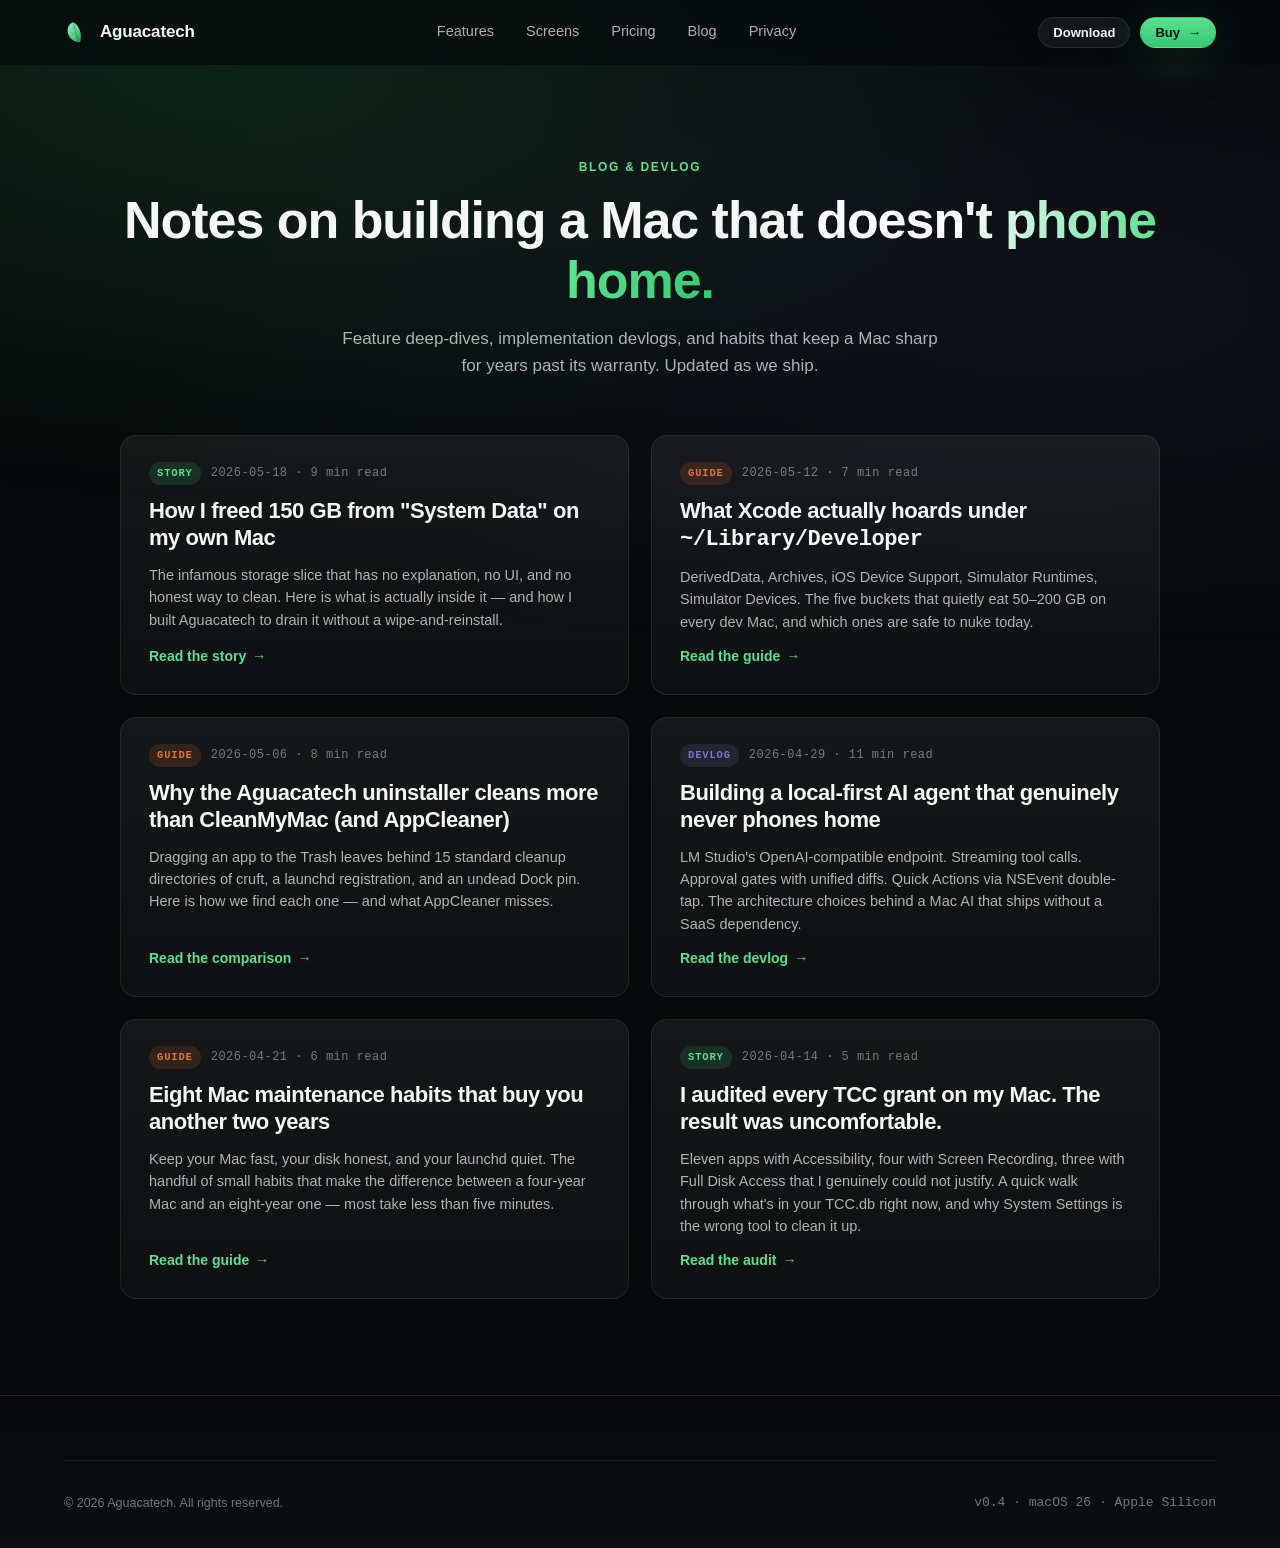
==== blog/index.html @ 13a5ed70 "update with new upgrades and added blog" ====
<!doctype html>
<html lang="en">
<head>
    <meta charset="utf-8">
    <meta name="viewport" content="width=device-width, initial-scale=1">
    <meta name="theme-color" content="#07090a">
    <title>Blog &amp; devlog · Aguacatech</title>
    <meta name="description" content="Devlogs, feature deep-dives, and Mac-maintenance recommendations from the makers of Aguacatech, the local-first Mac power tool that never phones home.">
    <link rel="canonical" href="https://aguacatech.eu/blog/">
    <meta property="og:title" content="Aguacatech Blog &amp; devlog">
    <meta property="og:description" content="Devlogs, feature deep-dives, and Mac-maintenance recommendations from the makers of Aguacatech.">
    <meta property="og:type" content="website">
    <meta property="og:url" content="https://aguacatech.eu/blog/">
    <meta property="og:image" content="https://aguacatech.eu/assets/img/og-image.jpg">
    <meta name="twitter:card" content="summary_large_image">
    <link rel="icon" type="image/svg+xml" href="../assets/img/logo.svg">
    <link rel="preconnect" href="https://rsms.me">
    <link rel="stylesheet" href="https://rsms.me/inter/inter.css">
    <link rel="stylesheet" href="../assets/css/styles.css">
</head>
<body>
    <nav class="nav" id="nav">
        <div class="nav-inner">
            <a class="brand" href="../">
                <img src="../assets/img/logo.svg" alt="" width="26" height="26">
                Aguacatech
            </a>
            <div class="nav-links">
                <a href="../#features">Features</a>
                <a href="../#screens">Screens</a>
                <a href="../#pricing">Pricing</a>
                <a href="./">Blog</a>
                <a href="../privacy.html">Privacy</a>
            </div>
            <div class="nav-cta">
                <a class="btn btn-secondary btn-sm" href="../download.html">Download</a>
                <a class="btn btn-primary btn-sm" href="../buy.html">Buy<span class="arrow">→</span></a>
            </div>
        </div>
    </nav>

    <section class="blog-hero">
        <div class="container">
            <div class="eyebrow">Blog &amp; devlog</div>
            <h1>Notes on building a Mac that <span class="gradient-text">doesn't phone home.</span></h1>
            <p>Feature deep-dives, implementation devlogs, and habits that keep a Mac sharp for years past its warranty. Updated as we ship.</p>
        </div>
    </section>

    <section class="section" style="padding-top: 32px">
        <div class="container">
            <div class="blog-list">
                <a class="blog-card" href="system-data-150gb.html">
                    <div class="meta">
                        <span class="tag story">Story</span>
                        <span>2026-05-18 · 9 min read</span>
                    </div>
                    <h2>How I freed 150 GB from "System Data" on my own Mac</h2>
                    <p>The infamous storage slice that has no explanation, no UI, and no honest way to clean. Here is what is actually inside it — and how I built Aguacatech to drain it without a wipe-and-reinstall.</p>
                    <span class="read-more">Read the story <span aria-hidden="true">→</span></span>
                </a>

                <a class="blog-card" href="xcode-cleanup-explained.html">
                    <div class="meta">
                        <span class="tag guide">Guide</span>
                        <span>2026-05-12 · 7 min read</span>
                    </div>
                    <h2>What Xcode actually hoards under <code>~/Library/Developer</code></h2>
                    <p>DerivedData, Archives, iOS Device Support, Simulator Runtimes, Simulator Devices. The five buckets that quietly eat 50–200 GB on every dev Mac, and which ones are safe to nuke today.</p>
                    <span class="read-more">Read the guide <span aria-hidden="true">→</span></span>
                </a>

                <a class="blog-card" href="uninstaller-vs-cleanmymac.html">
                    <div class="meta">
                        <span class="tag guide">Guide</span>
                        <span>2026-05-06 · 8 min read</span>
                    </div>
                    <h2>Why the Aguacatech uninstaller cleans more than CleanMyMac (and AppCleaner)</h2>
                    <p>Dragging an app to the Trash leaves behind 15 standard cleanup directories of cruft, a launchd registration, and an undead Dock pin. Here is how we find each one — and what AppCleaner misses.</p>
                    <span class="read-more">Read the comparison <span aria-hidden="true">→</span></span>
                </a>

                <a class="blog-card" href="local-first-ai-devlog.html">
                    <div class="meta">
                        <span class="tag devlog">Devlog</span>
                        <span>2026-04-29 · 11 min read</span>
                    </div>
                    <h2>Building a local-first AI agent that genuinely never phones home</h2>
                    <p>LM Studio's OpenAI-compatible endpoint. Streaming tool calls. Approval gates with unified diffs. Quick Actions via NSEvent double-tap. The architecture choices behind a Mac AI that ships without a SaaS dependency.</p>
                    <span class="read-more">Read the devlog <span aria-hidden="true">→</span></span>
                </a>

                <a class="blog-card" href="mac-maintenance-habits.html">
                    <div class="meta">
                        <span class="tag guide">Guide</span>
                        <span>2026-04-21 · 6 min read</span>
                    </div>
                    <h2>Eight Mac maintenance habits that buy you another two years</h2>
                    <p>Keep your Mac fast, your disk honest, and your launchd quiet. The handful of small habits that make the difference between a four-year Mac and an eight-year one — most take less than five minutes.</p>
                    <span class="read-more">Read the guide <span aria-hidden="true">→</span></span>
                </a>

                <a class="blog-card" href="permission-audit-reality-check.html">
                    <div class="meta">
                        <span class="tag story">Story</span>
                        <span>2026-04-14 · 5 min read</span>
                    </div>
                    <h2>I audited every TCC grant on my Mac. The result was uncomfortable.</h2>
                    <p>Eleven apps with Accessibility, four with Screen Recording, three with Full Disk Access that I genuinely could not justify. A quick walk through what's in your TCC.db right now, and why System Settings is the wrong tool to clean it up.</p>
                    <span class="read-more">Read the audit <span aria-hidden="true">→</span></span>
                </a>
            </div>
        </div>
    </section>

    <footer class="footer">
        <div class="container">
            <div class="footer-bottom">
                <span>© 2026 Aguacatech. All rights reserved.</span>
                <span class="mono">v0.4 · macOS 26 · Apple Silicon</span>
            </div>
        </div>
    </footer>

    <script src="../assets/js/main.js" defer></script>
</body>
</html>
---- assets/css/styles.css ----
/* =========================================================================
   Aguacatech, Marketing site stylesheet
   ========================================================================= */

/* ---------- Tokens ---------- */
:root {
    /* Surface */
    --bg-0: #07090a;
    --bg-1: #0c0f10;
    --bg-2: #11161a;
    --surface-1: rgba(255, 255, 255, 0.03);
    --surface-2: rgba(255, 255, 255, 0.06);
    --surface-3: rgba(255, 255, 255, 0.09);
    --border: rgba(255, 255, 255, 0.08);
    --border-strong: rgba(255, 255, 255, 0.16);

    /* Text */
    --text-primary: #f5f7f6;
    --text-secondary: rgba(245, 247, 246, 0.7);
    --text-tertiary: rgba(245, 247, 246, 0.45);

    /* Accent + tiers */
    --green: #34c873;
    --green-deep: #1d8c4d;
    --green-light: #5be08f;
    --pro: #34c873;
    --sentinel: #7a78c8;
    --power: #e07534;

    /* Effects */
    --shadow-sm: 0 1px 2px rgba(0, 0, 0, 0.2);
    --shadow-md: 0 6px 24px rgba(0, 0, 0, 0.4);
    --shadow-lg: 0 24px 64px rgba(0, 0, 0, 0.5);
    --shadow-green: 0 12px 48px rgba(52, 200, 115, 0.18);

    /* Type */
    --font-sans: "Inter", -apple-system, BlinkMacSystemFont, "SF Pro Display", "Segoe UI", Roboto, Helvetica, Arial, sans-serif;
    --font-mono: ui-monospace, SFMono-Regular, "SF Mono", Menlo, Monaco, "JetBrains Mono", Consolas, monospace;

    /* Radius */
    --r-sm: 6px;
    --r-md: 10px;
    --r-lg: 16px;
    --r-xl: 22px;
    --r-pill: 999px;

    /* Layout */
    --container: 1200px;
    --container-narrow: 880px;

    /* Transitions */
    --t-fast: 120ms cubic-bezier(0.2, 0.7, 0.3, 1);
    --t-med: 220ms cubic-bezier(0.2, 0.7, 0.3, 1);
    --t-slow: 420ms cubic-bezier(0.2, 0.7, 0.3, 1);
}

/* ---------- Reset ---------- */
*, *::before, *::after { box-sizing: border-box; }
html { scroll-behavior: smooth; -webkit-font-smoothing: antialiased; text-rendering: optimizeLegibility; }
body {
    margin: 0;
    padding: 0;
    font-family: var(--font-sans);
    font-size: 16px;
    line-height: 1.6;
    color: var(--text-primary);
    background: var(--bg-0);
    overflow-x: hidden;
}
h1, h2, h3, h4, h5, h6 { margin: 0; font-weight: 600; line-height: 1.15; letter-spacing: -0.02em; }
p { margin: 0; }
a { color: inherit; text-decoration: none; }
img, svg { display: block; max-width: 100%; }
button { font-family: inherit; cursor: pointer; }
ul, ol { margin: 0; padding: 0; list-style: none; }

::selection { background: rgba(52, 200, 115, 0.35); color: #fff; }

/* ---------- Background ambient ---------- */
body::before {
    content: '';
    position: fixed;
    top: -20%;
    left: 50%;
    transform: translateX(-50%);
    width: 1400px;
    height: 800px;
    background:
        radial-gradient(ellipse at 20% 30%, rgba(52, 200, 115, 0.14), transparent 55%),
        radial-gradient(ellipse at 80% 60%, rgba(122, 120, 200, 0.08), transparent 60%);
    pointer-events: none;
    z-index: 0;
    filter: blur(20px);
}

/* ---------- Layout helpers ---------- */
.container { width: 100%; max-width: var(--container); margin: 0 auto; padding: 0 24px; position: relative; z-index: 1; }
.container-narrow { max-width: var(--container-narrow); }
.section { padding: 96px 0; position: relative; z-index: 1; }
.section-sm { padding: 56px 0; }
.section-lg { padding: 140px 0; }
.eyebrow {
    display: inline-block;
    font-size: 12px;
    font-weight: 600;
    letter-spacing: 0.14em;
    text-transform: uppercase;
    color: var(--green-light);
    margin-bottom: 14px;
}

/* ---------- Typography ---------- */
.h1 { font-size: clamp(40px, 6vw, 72px); font-weight: 700; letter-spacing: -0.025em; }
.h2 { font-size: clamp(28px, 3.5vw, 44px); font-weight: 650; }
.h3 { font-size: clamp(20px, 2.2vw, 26px); font-weight: 600; }
.lead { font-size: 19px; line-height: 1.55; color: var(--text-secondary); max-width: 620px; }
.muted { color: var(--text-secondary); }
.mono { font-family: var(--font-mono); font-size: 13px; }

/* Gradient text */
.gradient-text {
    background: linear-gradient(110deg, #fff 30%, var(--green-light) 70%, var(--green) 100%);
    -webkit-background-clip: text;
    background-clip: text;
    -webkit-text-fill-color: transparent;
}

/* ---------- Nav ---------- */
.nav {
    position: sticky;
    top: 0;
    z-index: 100;
    backdrop-filter: blur(18px) saturate(140%);
    -webkit-backdrop-filter: blur(18px) saturate(140%);
    background: rgba(7, 9, 10, 0.7);
    border-bottom: 1px solid transparent;
    transition: border-color var(--t-med);
}
.nav.is-scrolled { border-bottom-color: var(--border); }
.nav-inner {
    display: flex;
    align-items: center;
    justify-content: space-between;
    height: 64px;
    padding: 0 24px;
    max-width: var(--container);
    margin: 0 auto;
}
.brand {
    display: flex;
    align-items: center;
    gap: 10px;
    font-weight: 600;
    font-size: 17px;
    letter-spacing: -0.01em;
}
.brand svg { width: 26px; height: 26px; }
.nav-links {
    display: flex;
    gap: 32px;
    align-items: center;
}
.nav-links a {
    font-size: 14.5px;
    color: var(--text-secondary);
    transition: color var(--t-fast);
}
.nav-links a:hover { color: var(--text-primary); }
.nav-cta {
    display: flex;
    gap: 10px;
    align-items: center;
}
.nav-toggle {
    display: none;
    background: transparent;
    border: 1px solid var(--border);
    border-radius: var(--r-sm);
    padding: 6px 10px;
    color: var(--text-primary);
}

/* ---------- Buttons ---------- */
.btn {
    display: inline-flex;
    align-items: center;
    justify-content: center;
    gap: 8px;
    padding: 12px 22px;
    border-radius: var(--r-pill);
    font-size: 14.5px;
    font-weight: 600;
    border: 1px solid transparent;
    cursor: pointer;
    text-decoration: none;
    transition: transform var(--t-fast), background var(--t-fast), border-color var(--t-fast), box-shadow var(--t-med);
    white-space: nowrap;
    line-height: 1;
}
.btn-primary {
    background: linear-gradient(180deg, var(--green-light), var(--green));
    color: #06140a;
    box-shadow: var(--shadow-green);
}
.btn-primary:hover { transform: translateY(-1px); box-shadow: 0 16px 60px rgba(52, 200, 115, 0.32); }
.btn-secondary {
    background: var(--surface-2);
    color: var(--text-primary);
    border-color: var(--border);
}
.btn-secondary:hover { background: var(--surface-3); border-color: var(--border-strong); }
.btn-ghost {
    background: transparent;
    color: var(--text-secondary);
}
.btn-ghost:hover { color: var(--text-primary); }
.btn-lg { padding: 16px 30px; font-size: 16px; }
.btn-sm { padding: 8px 14px; font-size: 13px; }
.btn .arrow { transition: transform var(--t-fast); }
.btn:hover .arrow { transform: translateX(3px); }

/* ---------- Hero ---------- */
.hero {
    padding: 120px 0 80px;
    position: relative;
    z-index: 1;
}
.hero-eyebrow {
    display: inline-flex;
    align-items: center;
    gap: 8px;
    padding: 6px 14px;
    border-radius: var(--r-pill);
    background: var(--surface-2);
    border: 1px solid var(--border);
    font-size: 12.5px;
    color: var(--text-secondary);
    margin-bottom: 22px;
}
.hero-eyebrow .dot { width: 6px; height: 6px; border-radius: 50%; background: var(--green); box-shadow: 0 0 10px var(--green); }
.hero h1 { margin-bottom: 22px; max-width: 900px; }
.hero .lead { margin-bottom: 36px; font-size: 21px; max-width: 660px; }
.hero-ctas { display: flex; gap: 12px; flex-wrap: wrap; }
.hero-meta {
    display: flex;
    gap: 28px;
    margin-top: 56px;
    flex-wrap: wrap;
    color: var(--text-tertiary);
    font-size: 13.5px;
}
.hero-meta .meta-item {
    display: inline-flex;
    align-items: center;
    gap: 7px;
}
.hero-meta svg { width: 14px; height: 14px; opacity: 0.7; }

/* Hero visual / mock window */
.hero-visual {
    margin-top: 80px;
    border-radius: var(--r-xl);
    border: 1px solid var(--border);
    background: linear-gradient(180deg, var(--bg-2), var(--bg-1));
    overflow: hidden;
    box-shadow: var(--shadow-lg), 0 0 0 1px var(--border);
    max-width: 1100px;
    margin-left: auto;
    margin-right: auto;
    position: relative;
}
.hero-visual::before {
    content: '';
    position: absolute;
    inset: -2px;
    background: linear-gradient(180deg, rgba(52, 200, 115, 0.25), transparent 30%);
    border-radius: inherit;
    z-index: -1;
    filter: blur(20px);
    opacity: 0.7;
}
.window-bar {
    display: flex;
    align-items: center;
    gap: 8px;
    padding: 14px 18px;
    border-bottom: 1px solid var(--border);
    background: rgba(255, 255, 255, 0.02);
}
.traffic-light { width: 11px; height: 11px; border-radius: 50%; }
.traffic-light.red { background: #ff5f57; }
.traffic-light.yellow { background: #ffbd2e; }
.traffic-light.green { background: #28c840; }
.window-title {
    margin-left: 12px;
    font-size: 12px;
    color: var(--text-tertiary);
    font-family: var(--font-mono);
}
.window-body {
    padding: 36px 28px 28px;
    display: grid;
    grid-template-columns: 220px 1fr;
    gap: 24px;
    min-height: 380px;
}
.mock-sidebar { display: flex; flex-direction: column; gap: 6px; }
.mock-sidebar .group { font-size: 10.5px; text-transform: uppercase; letter-spacing: 0.1em; color: var(--text-tertiary); padding: 12px 8px 6px; }
.mock-sidebar .item {
    display: flex;
    align-items: center;
    gap: 10px;
    padding: 7px 10px;
    border-radius: var(--r-sm);
    color: var(--text-secondary);
    font-size: 13px;
}
.mock-sidebar .item.active { background: rgba(52, 200, 115, 0.12); color: var(--green-light); }
.mock-sidebar .item .icon { width: 14px; height: 14px; opacity: 0.7; }
.mock-content {
    padding: 6px 8px;
    display: flex;
    flex-direction: column;
    gap: 14px;
}
.mock-card {
    background: rgba(52, 200, 115, 0.06);
    border: 1px solid rgba(52, 200, 115, 0.18);
    border-radius: var(--r-md);
    padding: 14px 16px;
    display: flex;
    gap: 12px;
    align-items: flex-start;
}
.mock-card .icon { width: 22px; height: 22px; flex-shrink: 0; color: var(--green-light); }
.mock-card h4 { font-size: 14px; margin-bottom: 4px; }
.mock-card p { font-size: 12.5px; color: var(--text-secondary); line-height: 1.5; }
.mock-kpis { display: grid; grid-template-columns: repeat(3, 1fr); gap: 10px; }
.mock-kpi {
    padding: 12px;
    border-radius: var(--r-md);
    border: 1px solid var(--border);
    background: var(--surface-1);
}
.mock-kpi .label { font-size: 10.5px; text-transform: uppercase; letter-spacing: 0.08em; color: var(--text-tertiary); margin-bottom: 4px; }
.mock-kpi .value { font-size: 19px; font-weight: 600; font-family: var(--font-mono); }
.mock-kpi.green .value { color: var(--green-light); }
.mock-kpi.purple .value { color: var(--sentinel); }
.mock-kpi.orange .value { color: var(--power); }

/* ---------- Section headers ---------- */
.section-header { text-align: center; margin-bottom: 64px; }
.section-header h2 { margin-bottom: 14px; }
.section-header p { color: var(--text-secondary); max-width: 620px; margin: 0 auto; font-size: 17px; }

/* ---------- Pillars ---------- */
.pillars {
    display: grid;
    grid-template-columns: repeat(3, 1fr);
    gap: 22px;
}
.pillar {
    background: linear-gradient(180deg, var(--surface-2), var(--surface-1));
    border: 1px solid var(--border);
    border-radius: var(--r-lg);
    padding: 32px 28px;
    transition: transform var(--t-med), border-color var(--t-med), background var(--t-med);
    position: relative;
    overflow: hidden;
}
.pillar:hover { transform: translateY(-4px); border-color: var(--border-strong); }
.pillar-icon {
    width: 48px;
    height: 48px;
    display: flex;
    align-items: center;
    justify-content: center;
    border-radius: 12px;
    margin-bottom: 22px;
    background: rgba(52, 200, 115, 0.12);
    color: var(--green-light);
}
.pillar.sentinel .pillar-icon { background: rgba(122, 120, 200, 0.12); color: var(--sentinel); }
.pillar.power .pillar-icon { background: rgba(224, 117, 52, 0.12); color: var(--power); }
.pillar.pro .pillar-icon { background: rgba(52, 200, 115, 0.12); color: var(--green-light); }
.pillars-4 {
    grid-template-columns: repeat(4, 1fr);
}
.pillars-4 .pillar { padding: 28px 22px; }
.pillars-4 .pillar h3 { font-size: 19px; }
.pillars-4 .pillar p { font-size: 14.5px; margin-bottom: 16px; }
.pillars-4 .pillar ul li { font-size: 13.5px; }
@media (max-width: 1100px) {
    .pillars-4 { grid-template-columns: repeat(2, 1fr); }
}
@media (max-width: 600px) {
    .pillars-4 { grid-template-columns: 1fr; }
}
.pillar h3 { margin-bottom: 12px; font-size: 22px; }
.pillar p { color: var(--text-secondary); margin-bottom: 20px; }
.pillar ul li {
    font-size: 14px;
    color: var(--text-secondary);
    padding-left: 22px;
    position: relative;
    margin-bottom: 8px;
}
.pillar ul li::before {
    content: '';
    position: absolute;
    left: 0;
    top: 8px;
    width: 12px;
    height: 12px;
    border-radius: 50%;
    background: rgba(52, 200, 115, 0.18);
}
.pillar ul li::after {
    content: '';
    position: absolute;
    left: 3px;
    top: 11px;
    width: 6px;
    height: 6px;
    border-radius: 50%;
    background: var(--green);
}
.pillar.sentinel ul li::before { background: rgba(122, 120, 200, 0.18); }
.pillar.sentinel ul li::after { background: var(--sentinel); }
.pillar.power ul li::before { background: rgba(224, 117, 52, 0.18); }
.pillar.power ul li::after { background: var(--power); }
.pillar.pro ul li::before { background: rgba(52, 200, 115, 0.18); }
.pillar.pro ul li::after { background: var(--green); }

/* ---------- Testimonials ---------- */
.testimonials { display: flex; flex-direction: column; gap: 22px; }
.testimonial {
    margin: 0;
    background: linear-gradient(180deg, var(--surface-2), var(--surface-1));
    border: 1px solid var(--border);
    border-radius: var(--r-lg);
    padding: 30px 32px;
    position: relative;
}
.testimonial.featured {
    background:
        radial-gradient(ellipse at 0% 0%, rgba(52, 200, 115, 0.10), transparent 60%),
        linear-gradient(180deg, var(--surface-2), var(--surface-1));
    border-color: rgba(52, 200, 115, 0.32);
    box-shadow: var(--shadow-green);
    display: grid;
    grid-template-columns: 280px 1fr;
    gap: 32px;
    align-items: center;
}
.testimonial-stat {
    display: flex;
    flex-direction: column;
    gap: 4px;
    padding: 18px 22px;
    background: rgba(52, 200, 115, 0.08);
    border: 1px solid rgba(52, 200, 115, 0.22);
    border-radius: var(--r-md);
}
.testimonial-stat-number {
    font-family: var(--font-mono);
    font-size: 32px;
    font-weight: 700;
    color: var(--green-light);
    letter-spacing: -0.02em;
    line-height: 1.05;
}
.testimonial-stat-label {
    font-size: 12.5px;
    color: var(--text-tertiary);
    line-height: 1.45;
}
.testimonial blockquote {
    margin: 0;
    quotes: "“" "”";
    color: var(--text-primary);
    font-size: 16px;
    line-height: 1.6;
}
.testimonial blockquote p { margin-bottom: 14px; }
.testimonial blockquote::before {
    content: open-quote;
    font-family: Georgia, "Times New Roman", serif;
    font-size: 56px;
    color: var(--green-light);
    line-height: 0.1;
    margin-right: 6px;
    vertical-align: -16px;
    opacity: 0.6;
}
.testimonial.featured blockquote { font-size: 17.5px; }
.testimonial figcaption {
    display: flex;
    flex-direction: column;
    gap: 2px;
    margin-top: 12px;
}
.testimonial-author {
    font-weight: 600;
    color: var(--text-primary);
    font-size: 14.5px;
}
.testimonial-role {
    font-size: 13px;
    color: var(--text-tertiary);
}
.testimonial-grid {
    display: grid;
    grid-template-columns: repeat(3, 1fr);
    gap: 18px;
}
.testimonial-grid .testimonial {
    padding: 24px 26px;
}
.testimonial-grid .testimonial blockquote {
    font-size: 14.5px;
}
@media (max-width: 1000px) {
    .testimonial.featured { grid-template-columns: 1fr; gap: 20px; }
    .testimonial-grid { grid-template-columns: repeat(2, 1fr); }
}
@media (max-width: 640px) {
    .testimonial-grid { grid-template-columns: 1fr; }
    .testimonial { padding: 24px 22px; }
}

/* ---------- Blog ---------- */
.blog-hero {
    text-align: center;
    padding: 88px 0 24px;
}
.blog-hero h1 { font-size: clamp(34px, 4.6vw, 52px); margin-bottom: 14px; }
.blog-hero p { color: var(--text-secondary); max-width: 600px; margin: 0 auto; font-size: 17px; }
.blog-list {
    display: grid;
    grid-template-columns: repeat(2, 1fr);
    gap: 22px;
    max-width: 1040px;
    margin: 0 auto;
}
.blog-card {
    display: flex;
    flex-direction: column;
    gap: 12px;
    background: linear-gradient(180deg, var(--surface-2), var(--surface-1));
    border: 1px solid var(--border);
    border-radius: var(--r-lg);
    padding: 26px 28px;
    transition: transform var(--t-med), border-color var(--t-med);
}
.blog-card:hover {
    transform: translateY(-4px);
    border-color: var(--border-strong);
}
.blog-card .meta {
    display: flex;
    gap: 10px;
    align-items: center;
    font-size: 12px;
    color: var(--text-tertiary);
    font-family: var(--font-mono);
    letter-spacing: 0.04em;
}
.blog-card .meta .tag {
    padding: 3px 8px;
    border-radius: var(--r-pill);
    background: rgba(52, 200, 115, 0.12);
    color: var(--green-light);
    text-transform: uppercase;
    font-size: 10.5px;
    font-weight: 600;
    letter-spacing: 0.08em;
}
.blog-card .meta .tag.devlog { background: rgba(122, 120, 200, 0.15); color: var(--sentinel); }
.blog-card .meta .tag.guide { background: rgba(224, 117, 52, 0.15); color: var(--power); }
.blog-card .meta .tag.story { background: rgba(52, 200, 115, 0.15); color: var(--green-light); }
.blog-card h2 {
    font-size: 22px;
    line-height: 1.25;
    margin: 0;
}
.blog-card p {
    color: var(--text-secondary);
    font-size: 14.5px;
    line-height: 1.55;
}
.blog-card .read-more {
    margin-top: auto;
    color: var(--green-light);
    font-size: 14px;
    font-weight: 600;
    display: inline-flex;
    align-items: center;
    gap: 6px;
}
@media (max-width: 800px) {
    .blog-list { grid-template-columns: 1fr; }
}

/* ---------- Blog post (article body) ---------- */
.post {
    max-width: 760px;
    margin: 0 auto;
    padding: 64px 24px 96px;
    line-height: 1.75;
}
.post-meta {
    display: flex;
    gap: 12px;
    align-items: center;
    font-size: 12.5px;
    color: var(--text-tertiary);
    font-family: var(--font-mono);
    letter-spacing: 0.04em;
    margin-bottom: 16px;
}
.post-meta .tag {
    padding: 3px 8px;
    border-radius: var(--r-pill);
    background: rgba(52, 200, 115, 0.12);
    color: var(--green-light);
    text-transform: uppercase;
    font-size: 10.5px;
    font-weight: 600;
    letter-spacing: 0.08em;
}
.post-meta .tag.devlog { background: rgba(122, 120, 200, 0.15); color: var(--sentinel); }
.post-meta .tag.guide { background: rgba(224, 117, 52, 0.15); color: var(--power); }
.post-meta .tag.story { background: rgba(52, 200, 115, 0.15); color: var(--green-light); }
.post h1 {
    font-size: clamp(32px, 4vw, 46px);
    line-height: 1.15;
    margin-bottom: 14px;
    letter-spacing: -0.02em;
}
.post .post-lead {
    font-size: 19px;
    color: var(--text-secondary);
    line-height: 1.6;
    margin-bottom: 36px;
}
.post h2 {
    font-size: 26px;
    margin: 48px 0 14px;
    letter-spacing: -0.015em;
}
.post h3 {
    font-size: 19px;
    margin: 32px 0 10px;
}
.post p {
    color: var(--text-secondary);
    margin-bottom: 18px;
    font-size: 16.5px;
}
.post strong { color: var(--text-primary); }
.post a { color: var(--green-light); text-decoration: underline; text-underline-offset: 3px; }
.post ul, .post ol {
    margin: 0 0 22px 22px;
    color: var(--text-secondary);
}
.post ul li, .post ol li {
    padding: 6px 0;
    list-style: disc;
}
.post ol li { list-style: decimal; }
.post code {
    background: var(--surface-2);
    padding: 2px 6px;
    border-radius: 4px;
    font-family: var(--font-mono);
    font-size: 14px;
    color: var(--green-light);
}
.post pre {
    background: var(--bg-2);
    border: 1px solid var(--border);
    border-radius: var(--r-md);
    padding: 18px 20px;
    overflow-x: auto;
    margin: 0 0 22px;
    font-size: 13.5px;
    line-height: 1.6;
}
.post pre code {
    background: transparent;
    padding: 0;
    color: var(--text-primary);
}
.post blockquote {
    margin: 26px 0;
    padding: 16px 22px;
    border-left: 3px solid var(--green);
    background: rgba(52, 200, 115, 0.04);
    border-radius: 0 var(--r-md) var(--r-md) 0;
    color: var(--text-secondary);
    font-style: italic;
}
.post-callout {
    margin: 28px 0;
    padding: 20px 24px;
    background: var(--surface-1);
    border: 1px solid var(--border-strong);
    border-radius: var(--r-md);
}
.post-callout h4 {
    font-size: 14px;
    text-transform: uppercase;
    letter-spacing: 0.12em;
    color: var(--green-light);
    margin-bottom: 8px;
}
.post-callout p { margin: 0; color: var(--text-secondary); font-size: 15px; }
.post-end {
    margin-top: 56px;
    padding-top: 36px;
    border-top: 1px solid var(--border);
    display: flex;
    gap: 12px;
    align-items: center;
    flex-wrap: wrap;
}
.post-end p { margin: 0; color: var(--text-secondary); flex: 1; min-width: 260px; }

/* ---------- Trust strip ---------- */
.trust {
    display: grid;
    grid-template-columns: repeat(4, 1fr);
    gap: 22px;
    padding: 36px 0;
    border-top: 1px solid var(--border);
    border-bottom: 1px solid var(--border);
    margin: 0;
}
.trust-item { display: flex; gap: 14px; align-items: flex-start; }
.trust-item .icon {
    width: 32px;
    height: 32px;
    color: var(--green);
    flex-shrink: 0;
    margin-top: 2px;
}
.trust-item h4 { font-size: 14.5px; margin-bottom: 4px; }
.trust-item p { font-size: 13px; color: var(--text-secondary); line-height: 1.5; }

/* ---------- Pricing ---------- */
.tier-grid {
    display: grid;
    grid-template-columns: repeat(4, 1fr);
    gap: 18px;
    align-items: stretch;
}
.tier {
    background: linear-gradient(180deg, var(--surface-2), var(--surface-1));
    border: 1px solid var(--border);
    border-radius: var(--r-lg);
    padding: 28px 24px;
    display: flex;
    flex-direction: column;
    transition: transform var(--t-med), border-color var(--t-med), box-shadow var(--t-med);
    position: relative;
}
.tier:hover { transform: translateY(-4px); }
.tier.featured {
    border-color: rgba(52, 200, 115, 0.5);
    box-shadow: 0 0 0 1px rgba(52, 200, 115, 0.3), var(--shadow-green);
}
.tier-badge {
    position: absolute;
    top: -12px;
    left: 50%;
    transform: translateX(-50%);
    background: linear-gradient(180deg, var(--green-light), var(--green));
    color: #06140a;
    font-size: 11px;
    font-weight: 700;
    padding: 5px 12px;
    border-radius: var(--r-pill);
    letter-spacing: 0.04em;
    text-transform: uppercase;
}
.tier-name {
    display: flex;
    align-items: center;
    gap: 10px;
    font-size: 18px;
    font-weight: 600;
    margin-bottom: 4px;
}
.tier-name .dot {
    width: 9px;
    height: 9px;
    border-radius: 50%;
}
.tier.free .tier-name .dot { background: #888; }
.tier.pro .tier-name .dot { background: var(--pro); }
.tier.sentinel .tier-name .dot { background: var(--sentinel); }
.tier.power .tier-name .dot { background: var(--power); }
.tier-tagline { font-size: 13.5px; color: var(--text-secondary); margin-bottom: 22px; min-height: 40px; }
.tier-price { margin-bottom: 22px; }
.tier-price .amount { font-size: 36px; font-weight: 700; letter-spacing: -0.02em; }
.tier-price .sub { color: var(--text-tertiary); font-size: 13px; margin-top: 2px; }
.tier-features {
    list-style: none;
    padding: 0;
    margin: 0 0 28px 0;
    flex: 1;
}
.tier-features li {
    padding: 7px 0 7px 24px;
    font-size: 13.5px;
    color: var(--text-secondary);
    position: relative;
    line-height: 1.45;
}
.tier-features li::before {
    content: '';
    position: absolute;
    left: 4px;
    top: 12px;
    width: 11px;
    height: 6px;
    border-left: 1.5px solid var(--green);
    border-bottom: 1.5px solid var(--green);
    transform: rotate(-45deg);
}
.tier.sentinel .tier-features li::before { border-color: var(--sentinel); }
.tier.power .tier-features li::before { border-color: var(--power); }
.tier-cta { margin-top: auto; }
.tier-cta .btn { width: 100%; }

/* ---------- Feature deep-dive grid ---------- */
.features-deep {
    display: grid;
    grid-template-columns: repeat(2, 1fr);
    gap: 18px;
}
.feat-card {
    background: var(--surface-1);
    border: 1px solid var(--border);
    border-radius: var(--r-lg);
    padding: 26px;
}
.feat-card .feat-head {
    display: flex;
    gap: 14px;
    align-items: center;
    margin-bottom: 14px;
}
.feat-card .icon {
    width: 38px;
    height: 38px;
    flex-shrink: 0;
    color: var(--green-light);
    background: rgba(52, 200, 115, 0.12);
    border-radius: var(--r-sm);
    display: flex;
    align-items: center;
    justify-content: center;
}
.feat-card h4 { font-size: 18px; margin-bottom: 0; }
.feat-card p { color: var(--text-secondary); font-size: 14.5px; }

/* ---------- FAQ ---------- */
.faq { max-width: 760px; margin: 0 auto; }
.faq details {
    background: var(--surface-1);
    border: 1px solid var(--border);
    border-radius: var(--r-md);
    padding: 16px 20px;
    margin-bottom: 10px;
    transition: border-color var(--t-fast), background var(--t-fast);
}
.faq details[open] { background: var(--surface-2); border-color: var(--border-strong); }
.faq summary {
    cursor: pointer;
    font-weight: 600;
    font-size: 15.5px;
    display: flex;
    justify-content: space-between;
    align-items: center;
    list-style: none;
}
.faq summary::-webkit-details-marker { display: none; }
.faq summary::after {
    content: '+';
    font-size: 22px;
    color: var(--green-light);
    transition: transform var(--t-fast);
    line-height: 1;
}
.faq details[open] summary::after { transform: rotate(45deg); }
.faq details p {
    color: var(--text-secondary);
    font-size: 14.5px;
    margin-top: 12px;
    line-height: 1.6;
}

/* ---------- CTA banner ---------- */
.cta-banner {
    background:
        radial-gradient(ellipse at 30% 40%, rgba(52, 200, 115, 0.25), transparent 60%),
        linear-gradient(180deg, var(--bg-2), var(--bg-1));
    border: 1px solid var(--border-strong);
    border-radius: var(--r-xl);
    padding: 64px 48px;
    text-align: center;
    box-shadow: var(--shadow-green);
}
.cta-banner h2 { margin-bottom: 14px; }
.cta-banner p { color: var(--text-secondary); max-width: 540px; margin: 0 auto 28px; font-size: 17px; }
.cta-banner .actions { display: flex; gap: 12px; justify-content: center; flex-wrap: wrap; }

/* ---------- Footer ---------- */
.footer {
    background: linear-gradient(180deg, var(--bg-0), var(--bg-1));
    border-top: 1px solid var(--border);
    padding: 64px 0 36px;
    position: relative;
    z-index: 1;
}
.footer-grid {
    display: grid;
    grid-template-columns: 2fr repeat(3, 1fr);
    gap: 42px;
    margin-bottom: 48px;
}
.footer .brand { margin-bottom: 12px; font-size: 18px; }
.footer-tagline { color: var(--text-secondary); font-size: 14px; max-width: 320px; line-height: 1.55; }
.footer-col h5 {
    font-size: 11.5px;
    text-transform: uppercase;
    letter-spacing: 0.14em;
    color: var(--text-tertiary);
    margin-bottom: 18px;
}
.footer-col ul li { margin-bottom: 10px; }
.footer-col ul li a {
    color: var(--text-secondary);
    font-size: 14px;
    transition: color var(--t-fast);
}
.footer-col ul li a:hover { color: var(--text-primary); }
.footer-bottom {
    display: flex;
    align-items: center;
    justify-content: space-between;
    padding-top: 32px;
    border-top: 1px solid var(--border);
    font-size: 12.5px;
    color: var(--text-tertiary);
    flex-wrap: wrap;
    gap: 16px;
}

/* ---------- Buy page ---------- */
.buy-hero {
    text-align: center;
    padding: 80px 0 48px;
}
.buy-hero h1 { font-size: clamp(36px, 5vw, 56px); margin-bottom: 16px; }
.buy-hero p { color: var(--text-secondary); max-width: 580px; margin: 0 auto; font-size: 18px; }
.buy-tier-grid {
    display: grid;
    grid-template-columns: repeat(auto-fit, minmax(260px, 1fr));
    gap: 18px;
    margin-top: 48px;
}
.paypal-container {
    margin-top: 18px;
    min-height: 50px;
}
.paypal-fallback {
    font-size: 12.5px;
    color: var(--text-tertiary);
    text-align: center;
    margin-top: 10px;
}

/* ---------- Success page ---------- */
.success-hero {
    text-align: center;
    padding: 120px 0 64px;
    max-width: 620px;
    margin: 0 auto;
}
.success-check {
    width: 80px;
    height: 80px;
    margin: 0 auto 28px;
    border-radius: 50%;
    background: linear-gradient(180deg, var(--green-light), var(--green));
    display: flex;
    align-items: center;
    justify-content: center;
    box-shadow: var(--shadow-green);
}
.success-check svg { color: #06140a; width: 36px; height: 36px; }
.success-hero h1 { margin-bottom: 16px; }
.success-hero p { color: var(--text-secondary); font-size: 17px; margin-bottom: 12px; }
.success-receipt {
    background: var(--surface-1);
    border: 1px solid var(--border);
    border-radius: var(--r-md);
    padding: 22px 24px;
    margin: 36px auto;
    max-width: 480px;
    text-align: left;
    font-family: var(--font-mono);
    font-size: 13px;
}
.success-receipt .row { display: flex; justify-content: space-between; padding: 6px 0; }
.success-receipt .row span:first-child { color: var(--text-tertiary); }

/* ---------- Privacy / docs pages ---------- */
.docs {
    padding: 80px 0 96px;
    max-width: 760px;
    margin: 0 auto;
    line-height: 1.7;
}
.docs h1 { margin-bottom: 28px; }
.docs h2 { margin: 40px 0 14px; }
.docs h3 { margin: 28px 0 10px; font-size: 17px; }
.docs p { color: var(--text-secondary); margin-bottom: 14px; }
.docs ul { margin: 0 0 18px 22px; }
.docs ul li { padding: 6px 0; color: var(--text-secondary); list-style: disc; }
.docs code {
    background: var(--surface-2);
    padding: 2px 6px;
    border-radius: 4px;
    font-family: var(--font-mono);
    font-size: 13px;
    color: var(--green-light);
}

/* ---------- 404 ---------- */
.not-found {
    min-height: 70vh;
    display: flex;
    align-items: center;
    justify-content: center;
    text-align: center;
    padding: 96px 24px;
}
.not-found .code {
    font-family: var(--font-mono);
    font-size: 160px;
    font-weight: 600;
    color: var(--green-light);
    line-height: 1;
    opacity: 0.6;
    margin-bottom: 8px;
}
.not-found h1 { font-size: 32px; margin-bottom: 14px; }

/* ---------- Reveal animation ---------- */
.reveal {
    opacity: 0;
    transform: translateY(18px);
    transition: opacity 600ms cubic-bezier(0.2, 0.7, 0.3, 1), transform 600ms cubic-bezier(0.2, 0.7, 0.3, 1);
}
.reveal.is-visible { opacity: 1; transform: translateY(0); }
@media (prefers-reduced-motion: reduce) {
    .reveal { opacity: 1; transform: none; transition: none; }
    html { scroll-behavior: auto; }
}

/* ---------- Responsive ---------- */
@media (max-width: 960px) {
    .section { padding: 72px 0; }
    .nav-links { display: none; }
    .nav-toggle { display: inline-flex; }
    .pillars { grid-template-columns: 1fr; }
    .features-deep { grid-template-columns: 1fr; }
    .tier-grid { grid-template-columns: repeat(2, 1fr); }
    .trust { grid-template-columns: repeat(2, 1fr); }
    .footer-grid { grid-template-columns: 1fr 1fr; }
    .window-body { grid-template-columns: 1fr; }
    .mock-sidebar { display: none; }
}
@media (max-width: 600px) {
    .tier-grid { grid-template-columns: 1fr; }
    .trust { grid-template-columns: 1fr; }
    .footer-grid { grid-template-columns: 1fr; }
    .hero { padding: 80px 0 56px; }
    .hero .lead { font-size: 18px; }
    .cta-banner { padding: 44px 24px; }
    .footer-bottom { flex-direction: column; align-items: flex-start; gap: 8px; }
    .nav-download { display: none; }
}

/* ---------- Feature carousel ---------- */
.carousel {
    margin-top: 40px;
    display: flex;
    flex-direction: column;
    gap: 32px;
    outline: none;
}
.carousel:focus-visible .carousel-frame {
    box-shadow: var(--shadow-lg), 0 0 0 2px var(--green);
}
.carousel-window {
    position: relative;
    max-width: 1080px;
    margin: 0 auto;
    width: 100%;
}
.carousel-frame {
    background: var(--bg-1);
    border: 1px solid var(--border);
    border-radius: var(--r-xl);
    overflow: hidden;
    box-shadow: var(--shadow-lg), var(--shadow-green);
    transition: box-shadow var(--t-med);
}
.carousel-track {
    position: relative;
    width: 100%;
    aspect-ratio: 707 / 457;
    background: var(--bg-2);
    overflow: hidden;
    touch-action: pan-y;
}
.carousel-slide {
    position: absolute;
    inset: 0;
    opacity: 0;
    transform: translateX(24px) scale(0.99);
    transition: opacity var(--t-slow), transform var(--t-slow);
    pointer-events: none;
    will-change: opacity, transform;
}
.carousel-slide.is-active {
    opacity: 1;
    transform: translateX(0) scale(1);
    pointer-events: auto;
    z-index: 1;
}
.carousel-slide.is-leaving {
    transform: translateX(-24px) scale(0.99);
}
.carousel-slide img {
    width: 100%;
    height: 100%;
    object-fit: cover;
    object-position: top left;
    user-select: none;
    -webkit-user-drag: none;
}
.carousel-arrow {
    position: absolute;
    top: 50%;
    transform: translateY(-50%);
    width: 44px;
    height: 44px;
    border-radius: var(--r-pill);
    background: rgba(7, 9, 10, 0.72);
    backdrop-filter: blur(16px) saturate(160%);
    -webkit-backdrop-filter: blur(16px) saturate(160%);
    border: 1px solid var(--border-strong);
    color: var(--text-primary);
    display: inline-flex;
    align-items: center;
    justify-content: center;
    z-index: 3;
    transition: background var(--t-fast), border-color var(--t-fast), transform var(--t-fast), opacity var(--t-fast);
    opacity: 0.85;
}
.carousel-arrow:hover {
    background: rgba(52, 200, 115, 0.18);
    border-color: var(--green);
    color: var(--green-light);
    opacity: 1;
}
.carousel-arrow:active { transform: translateY(-50%) scale(0.94); }
.carousel-arrow.prev { left: 16px; }
.carousel-arrow.next { right: 16px; }

.carousel-caption {
    text-align: center;
    max-width: 720px;
    margin: 0 auto;
    min-height: 120px;
}
.carousel-eyebrow {
    display: inline-block;
    font-size: 11px;
    text-transform: uppercase;
    letter-spacing: 0.12em;
    color: var(--green-light);
    font-weight: 600;
    margin-bottom: 10px;
}
.carousel-title {
    font-size: 28px;
    font-weight: 600;
    line-height: 1.2;
    letter-spacing: -0.02em;
    margin-bottom: 12px;
    color: var(--text-primary);
}
.carousel-caption p {
    color: var(--text-secondary);
    font-size: 16px;
    line-height: 1.6;
}
.carousel-caption.is-swapping .carousel-eyebrow,
.carousel-caption.is-swapping .carousel-title,
.carousel-caption.is-swapping p {
    opacity: 0;
    transform: translateY(4px);
}
.carousel-caption .carousel-eyebrow,
.carousel-caption .carousel-title,
.carousel-caption p {
    transition: opacity var(--t-med), transform var(--t-med);
}

.carousel-controls {
    display: flex;
    align-items: center;
    justify-content: space-between;
    gap: 16px;
    max-width: 720px;
    margin: 0 auto;
}
.carousel-dots {
    display: flex;
    gap: 8px;
    align-items: center;
}
.carousel-dot {
    width: 8px;
    height: 8px;
    border-radius: var(--r-pill);
    background: var(--surface-3);
    border: none;
    padding: 0;
    transition: background var(--t-fast), width var(--t-fast);
}
.carousel-dot:hover { background: var(--surface-2); }
.carousel-dot.is-active {
    background: var(--green);
    width: 28px;
}
.carousel-counter {
    font-family: var(--font-mono);
    font-size: 12px;
    color: var(--text-tertiary);
    letter-spacing: 0.06em;
    font-variant-numeric: tabular-nums;
}

@media (max-width: 700px) {
    .carousel { gap: 24px; }
    .carousel-arrow { width: 36px; height: 36px; }
    .carousel-arrow.prev { left: 8px; }
    .carousel-arrow.next { right: 8px; }
    .carousel-title { font-size: 22px; }
    .carousel-caption p { font-size: 15px; }
    .carousel-caption { min-height: 140px; }
}

@media (prefers-reduced-motion: reduce) {
    .carousel-slide,
    .carousel-caption .carousel-eyebrow,
    .carousel-caption .carousel-title,
    .carousel-caption p { transition: opacity var(--t-fast); transform: none; }
    .carousel-slide { transform: none !important; }
}
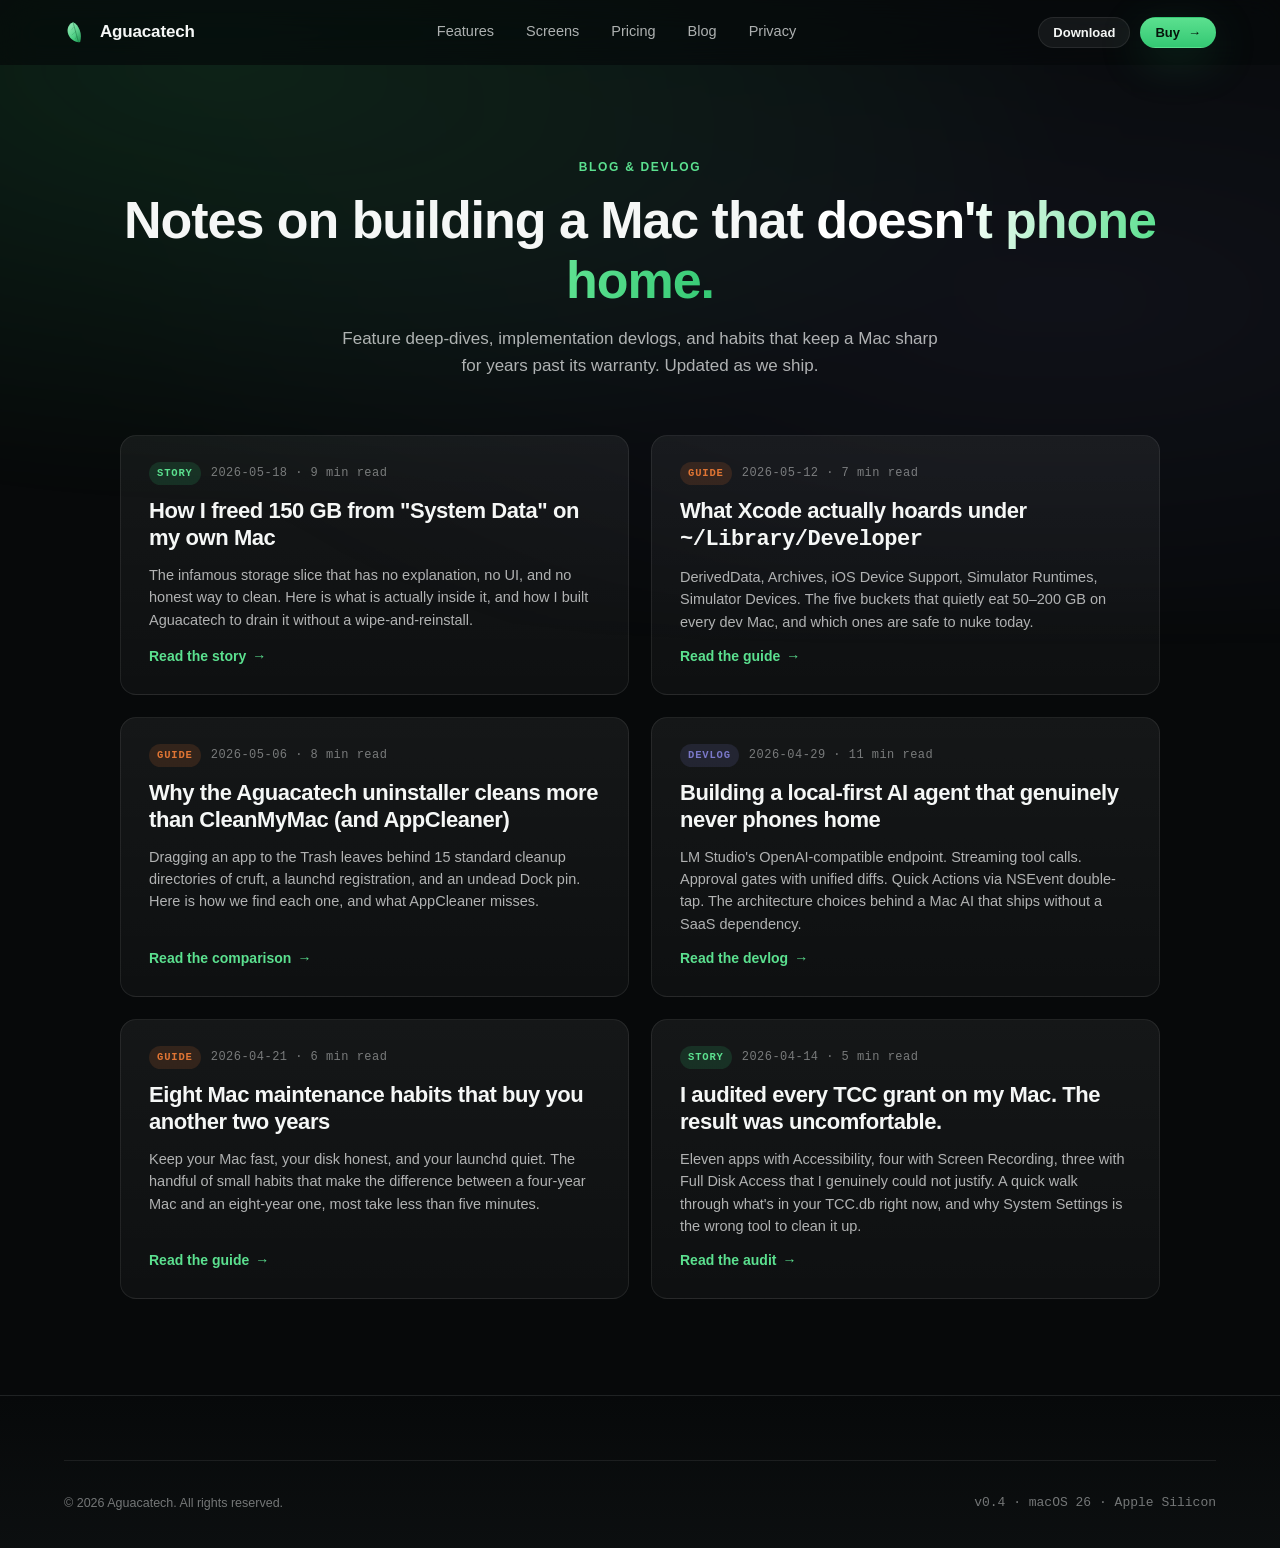
==== commit e4709cf5: "cleanup" ====
--- a/blog/index.html
+++ b/blog/index.html
@@ -56,7 +56,7 @@
                         <span>2026-05-18 · 9 min read</span>
                     </div>
                     <h2>How I freed 150 GB from "System Data" on my own Mac</h2>
-                    <p>The infamous storage slice that has no explanation, no UI, and no honest way to clean. Here is what is actually inside it — and how I built Aguacatech to drain it without a wipe-and-reinstall.</p>
+                    <p>The infamous storage slice that has no explanation, no UI, and no honest way to clean. Here is what is actually inside it, and how I built Aguacatech to drain it without a wipe-and-reinstall.</p>
                     <span class="read-more">Read the story <span aria-hidden="true">→</span></span>
                 </a>
 
@@ -76,7 +76,7 @@
                         <span>2026-05-06 · 8 min read</span>
                     </div>
                     <h2>Why the Aguacatech uninstaller cleans more than CleanMyMac (and AppCleaner)</h2>
-                    <p>Dragging an app to the Trash leaves behind 15 standard cleanup directories of cruft, a launchd registration, and an undead Dock pin. Here is how we find each one — and what AppCleaner misses.</p>
+                    <p>Dragging an app to the Trash leaves behind 15 standard cleanup directories of cruft, a launchd registration, and an undead Dock pin. Here is how we find each one, and what AppCleaner misses.</p>
                     <span class="read-more">Read the comparison <span aria-hidden="true">→</span></span>
                 </a>
 
@@ -96,7 +96,7 @@
                         <span>2026-04-21 · 6 min read</span>
                     </div>
                     <h2>Eight Mac maintenance habits that buy you another two years</h2>
-                    <p>Keep your Mac fast, your disk honest, and your launchd quiet. The handful of small habits that make the difference between a four-year Mac and an eight-year one — most take less than five minutes.</p>
+                    <p>Keep your Mac fast, your disk honest, and your launchd quiet. The handful of small habits that make the difference between a four-year Mac and an eight-year one, most take less than five minutes.</p>
                     <span class="read-more">Read the guide <span aria-hidden="true">→</span></span>
                 </a>
 
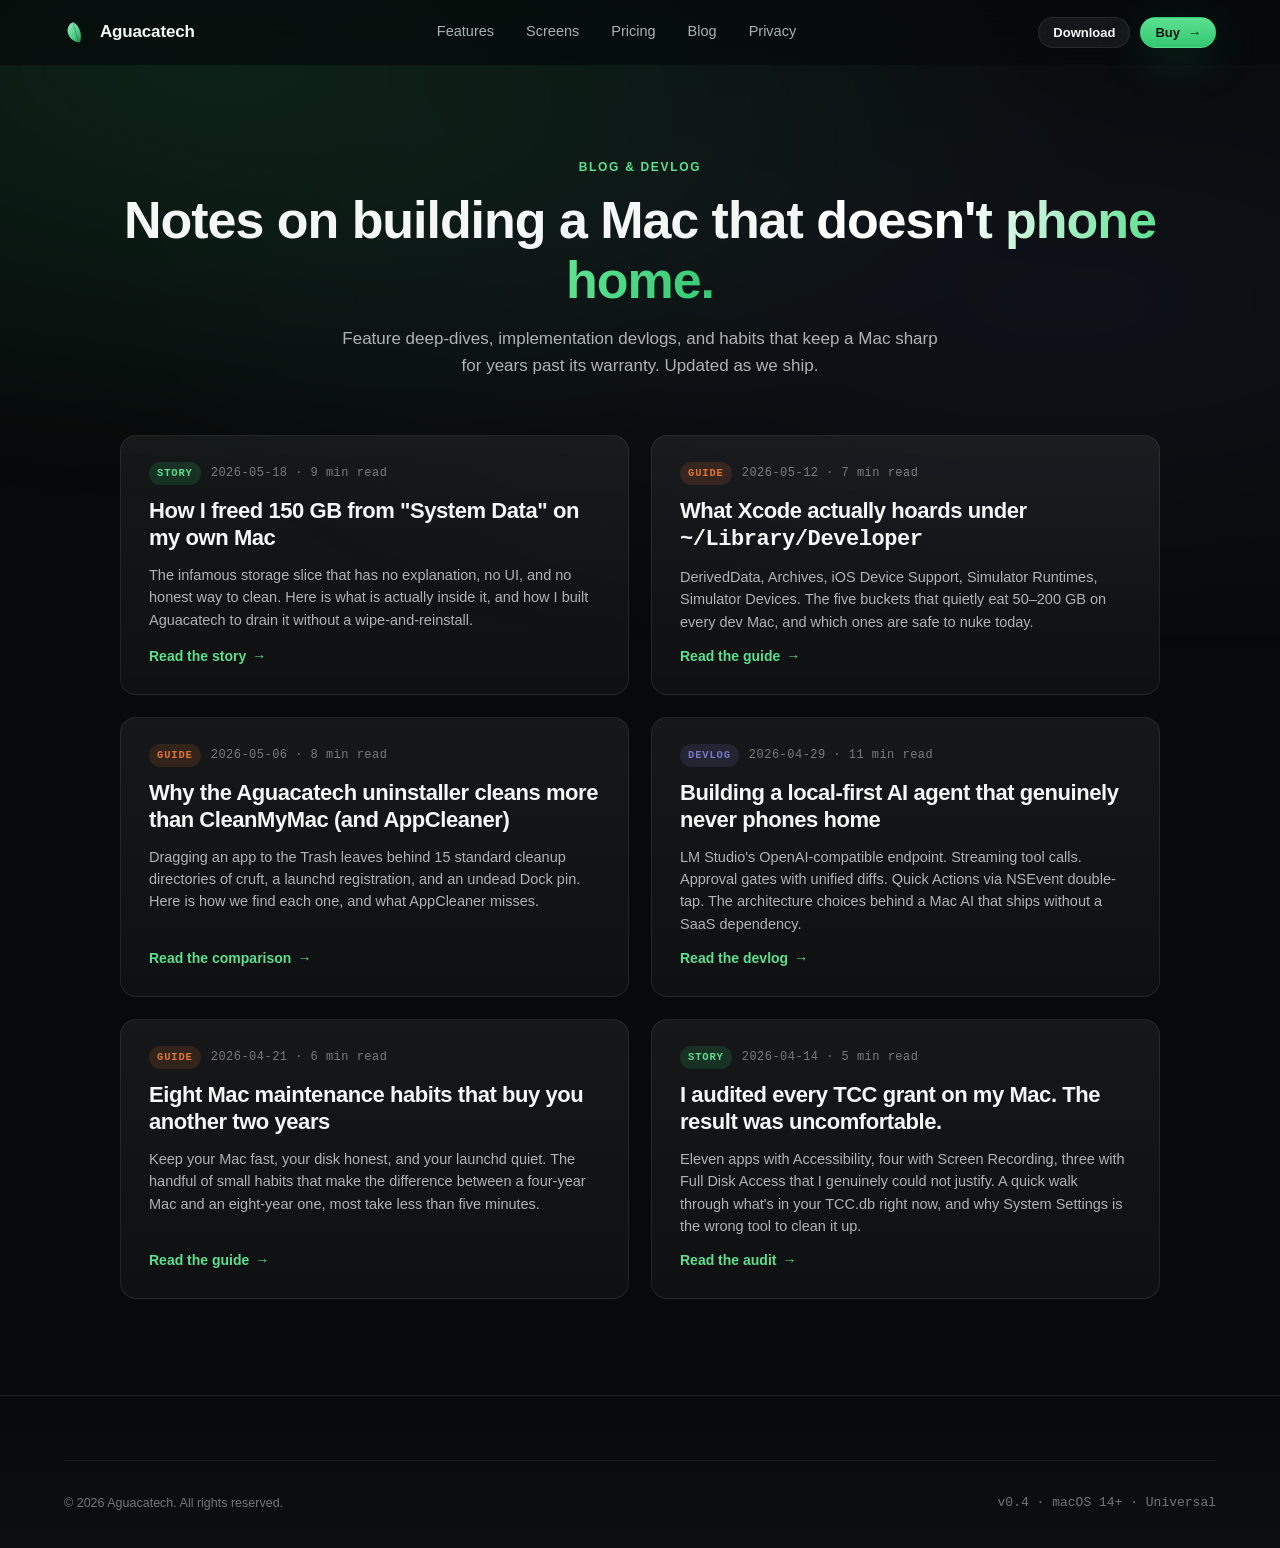
==== commit e4506bf3: "bring bac mac universal" ====
--- a/blog/index.html
+++ b/blog/index.html
@@ -117,7 +117,7 @@
         <div class="container">
             <div class="footer-bottom">
                 <span>© 2026 Aguacatech. All rights reserved.</span>
-                <span class="mono">v0.4 · macOS 26 · Apple Silicon</span>
+                <span class="mono">v0.4 · macOS 14+ · Universal</span>
             </div>
         </div>
     </footer>
